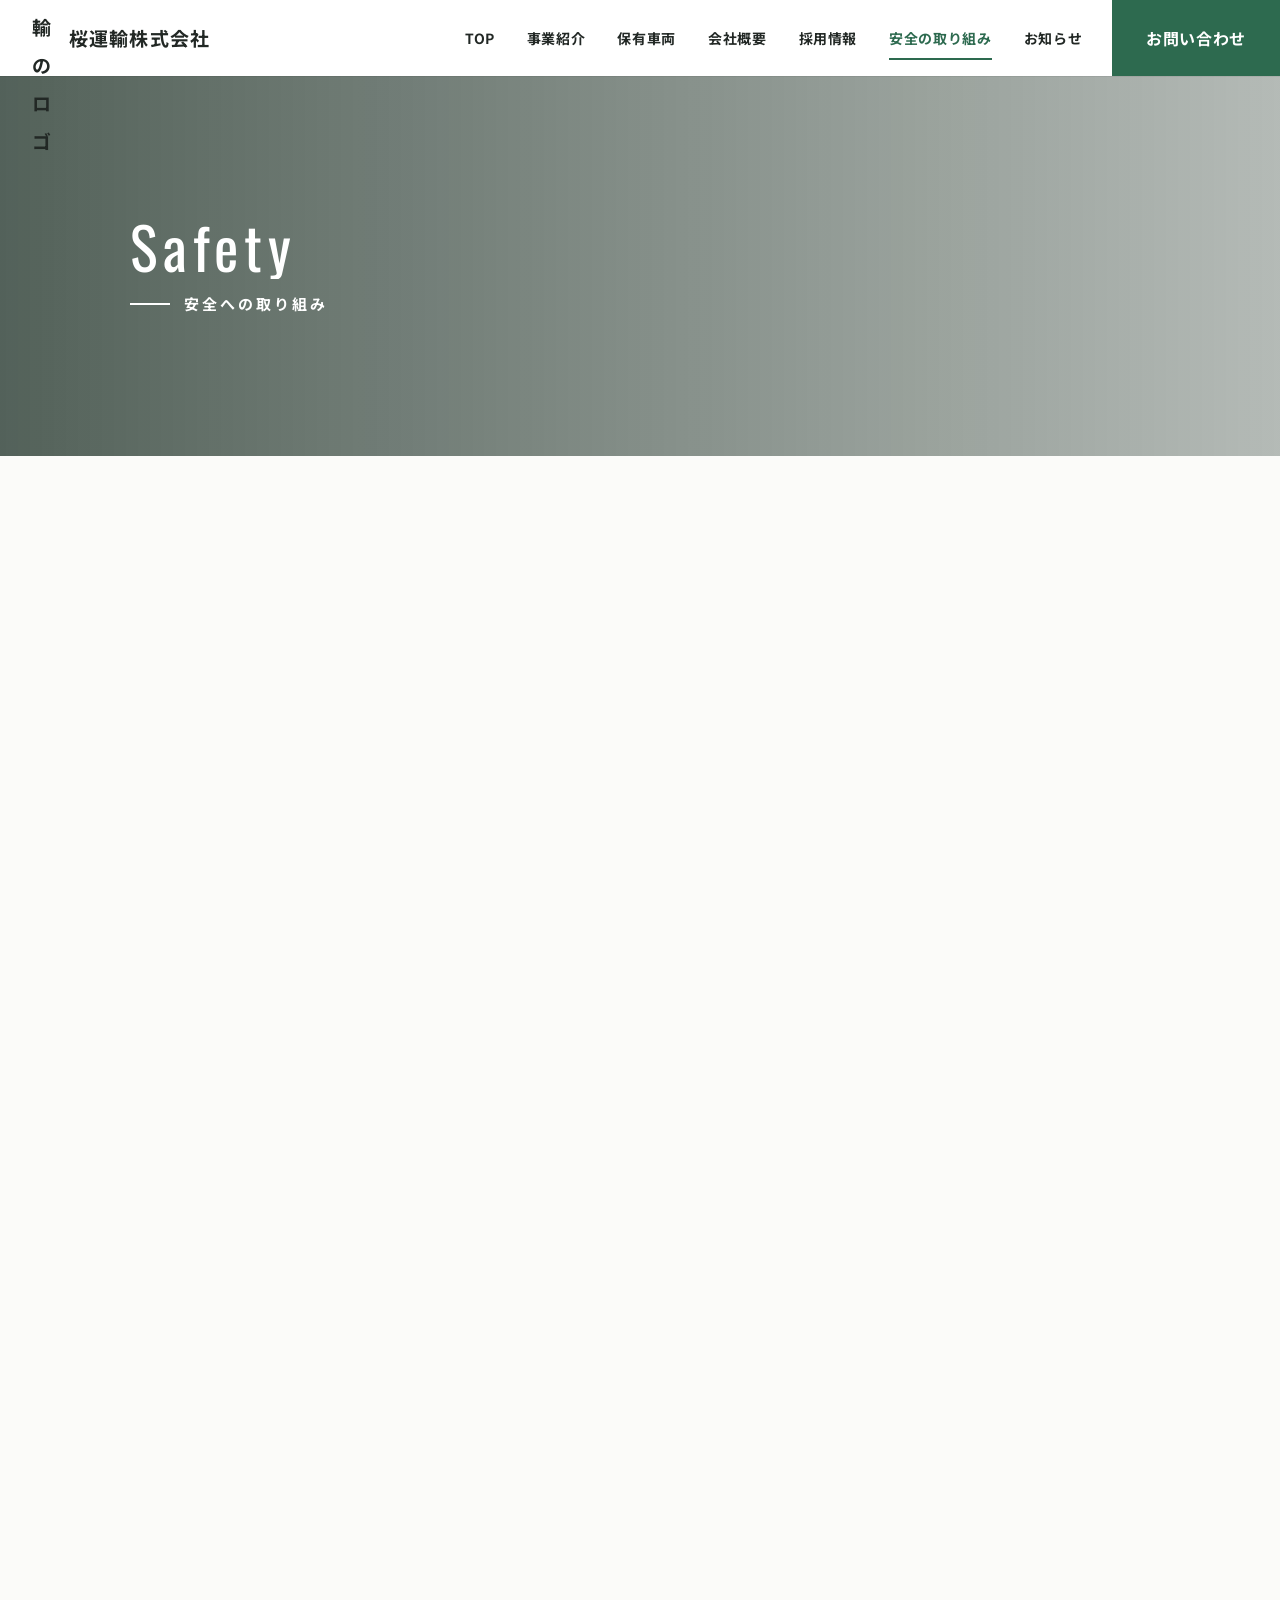
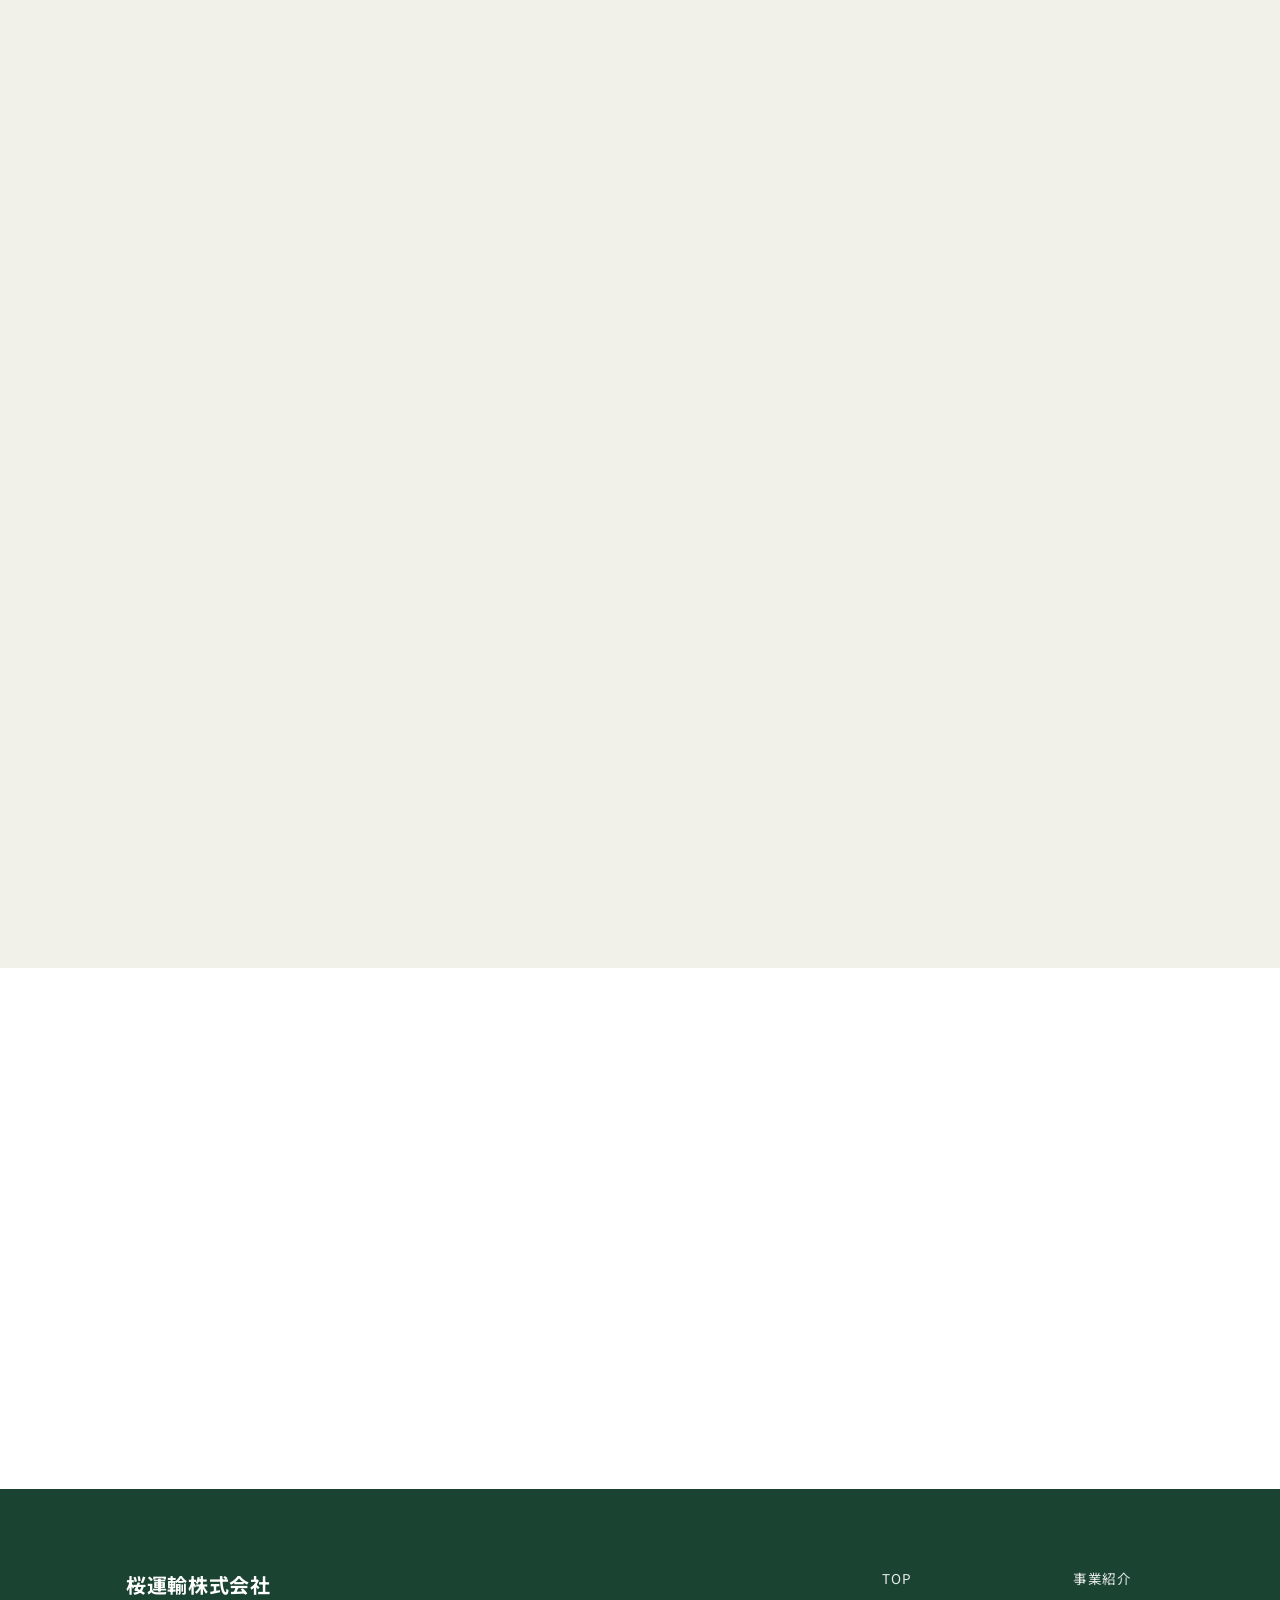
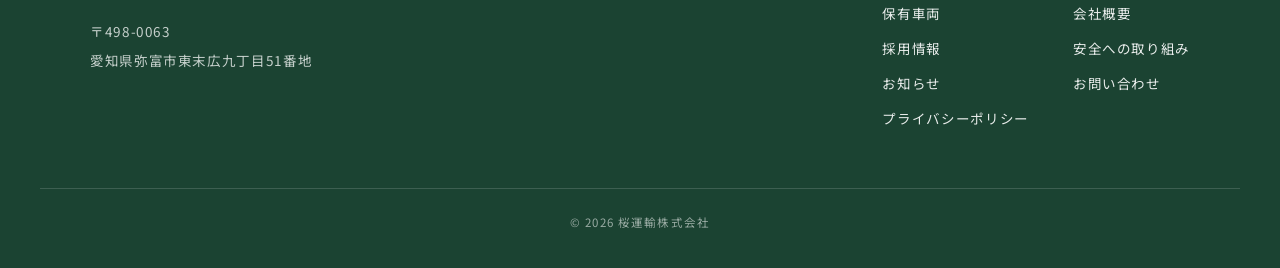
==== safety.html @ 1c15235a "feat: scaffold the health declaration section on the safety page The client asked to put their 健康宣言 " ====
<!DOCTYPE html>
<html lang="ja">
<head>
<meta charset="UTF-8">
<meta name="viewport" content="width=device-width, initial-scale=1.0">
<meta name="description" content="桜運輸株式会社の安全への取り組み。安全方針・安全目標と、安全教育やヒヤリハット活動などの事例をご紹介します。">
<link rel="icon" type="image/png" href="assets/img/logo_sakura.png">
<title>安全への取り組み｜桜運輸株式会社（愛知県弥富市）</title>
<link rel="preconnect" href="https://fonts.googleapis.com">
<link rel="preconnect" href="https://fonts.gstatic.com" crossorigin>
<link href="https://fonts.googleapis.com/css2?family=Noto+Sans+JP:wght@400;500;700&family=Oswald:wght@400;500&display=swap" rel="stylesheet">
<link rel="canonical" href="https://www.sakuraunyu.com/safety.html">
<meta property="og:type" content="website">
<meta property="og:locale" content="ja_JP">
<meta property="og:site_name" content="桜運輸株式会社">
<meta property="og:title" content="安全への取り組み｜桜運輸株式会社">
<meta property="og:description" content="桜運輸株式会社の安全への取り組み。安全方針・安全目標と、安全教育やヒヤリハット活動などの事例をご紹介します。">
<meta property="og:url" content="https://www.sakuraunyu.com/safety.html">
<meta property="og:image" content="https://www.sakuraunyu.com/assets/img/slide1.jpg">
<meta name="twitter:card" content="summary_large_image">
<script type="application/ld+json">
{
  "@context": "https://schema.org",
  "@type": "BreadcrumbList",
  "itemListElement": [
    {"@type": "ListItem", "position": 1, "name": "ホーム", "item": "https://www.sakuraunyu.com/"},
    {"@type": "ListItem", "position": 2, "name": "安全への取り組み", "item": "https://www.sakuraunyu.com/safety.html"}
  ]
}
</script>
<script type="application/ld+json">
{
  "@context": "https://schema.org",
  "@type": "WebPage",
  "name": "安全への取り組み｜桜運輸株式会社",
  "url": "https://www.sakuraunyu.com/safety.html",
  "inLanguage": "ja",
  "description": "「安全はすべてに優先する」を基本理念とした安全方針・安全目標と、安全教育・ヒヤリハット活動・エコドライブ表彰などの取り組み事例。",
  "isPartOf": {"@type": "WebSite", "name": "桜運輸株式会社", "url": "https://www.sakuraunyu.com/"}
}
</script>
<link rel="stylesheet" href="assets/site.css?v=2">
<style>
/* ===== 安全方針ボード（方針＋6項目＋安全目標を1枚に集約） ===== */
.policyboard{background:#fff;border:2px solid var(--green);border-radius:18px;padding:42px 46px 36px;box-shadow:0 16px 40px rgba(34,40,37,.08)}
.policyboard .creed{text-align:center;font-size:15px;color:#3c443f;line-height:1.9}
.policyboard .creed b{color:var(--green-deep);background:linear-gradient(transparent 72%,rgba(45,106,79,.16) 72%)}
.policyboard h3{text-align:center;font-size:21px;font-weight:700;color:var(--green-deep);letter-spacing:.12em;margin:20px 0 8px;position:relative;padding-bottom:14px}
.policyboard h3::after{content:"";position:absolute;left:50%;transform:translateX(-50%);bottom:0;width:44px;height:2px;background:var(--green)}
.policyboard .sub{text-align:center;font-size:13.5px;color:var(--gray);margin-bottom:24px}
.pol6{display:grid;grid-template-columns:1fr 1fr;gap:12px 24px}
.pol6 li{display:flex;gap:14px;align-items:flex-start;background:rgba(45,106,79,.05);border-radius:10px;padding:13px 18px}
.pol6 .n{flex:0 0 30px;height:30px;border-radius:50%;background:var(--green);color:#fff;display:grid;place-items:center;font-family:var(--en);font-size:14px;margin-top:3px}
.pol6 h4{font-size:14.5px;font-weight:700;color:var(--green-deep);line-height:1.6}
.pol6 p{font-size:12.5px;color:#4a524d;line-height:1.75}
@media(max-width:820px){.pol6{grid-template-columns:1fr}.policyboard{padding:30px 22px}}
.goalbar{margin-top:24px;background:var(--green-deep);border-radius:12px;color:#fff;padding:22px 26px}
.goalbar h4{font-size:16px;font-weight:700;letter-spacing:.16em;text-align:center;margin-bottom:14px}
.goalbar ul{display:grid;grid-template-columns:repeat(3,1fr);gap:8px 16px}
.goalbar li{font-size:12.5px;font-weight:500;background:rgba(255,255,255,.08);border:1px solid rgba(255,255,255,.18);border-radius:8px;padding:8px 14px;line-height:1.7}
@media(max-width:820px){.goalbar ul{grid-template-columns:1fr 1fr}}
@media(max-width:560px){.goalbar ul{grid-template-columns:1fr}}
/* ===== HEALTH_CSS:START 健康宣言（宣言書をそのまま貼ったような1枚） ===== */
.hd{display:grid;grid-template-columns:1fr 340px;gap:40px;align-items:start}
.hd:not(:has(.hd-fig)){grid-template-columns:1fr}
.hd:not(:has(.hd-fig)) .hd-main{max-width:860px;margin:0 auto}
.hd-main{background:#fff;border:2px solid var(--green);border-radius:18px;padding:40px 44px 32px;box-shadow:0 16px 40px rgba(34,40,37,.08)}
.hd-body p{font-size:15px;color:#3c443f;line-height:2.05;text-align:justify}
.hd-body p + p{margin-top:16px}
.hd-list{margin-top:26px;border-top:1px dashed rgba(45,106,79,.3);padding-top:22px;display:grid;gap:10px}
.hd-list li{position:relative;padding-left:26px;font-size:13.5px;color:#4a524d;line-height:1.85}
.hd-list li::before{content:"";position:absolute;left:8px;top:.72em;width:7px;height:7px;border-radius:50%;background:var(--green)}
.hd-sign{margin-top:30px;text-align:right;line-height:1.9}
.hd-sign .hd-date{font-size:13px;color:var(--gray);letter-spacing:.06em}
.hd-sign .hd-name{font-size:14px;color:var(--green-deep);font-weight:700;margin-top:4px}
.hd-sign .hd-name b{display:inline-block;margin-left:14px;font-size:16px;letter-spacing:.08em}
.hd-fig{position:sticky;top:110px}
.hd-fig img{width:100%;height:auto;border-radius:10px;border:1px solid rgba(34,40,37,.12);box-shadow:0 14px 34px rgba(34,40,37,.12);background:#fff}
.hd-fig figcaption{margin-top:10px;text-align:center;font-size:12px;color:var(--gray);letter-spacing:.08em}
@media(max-width:980px){.hd{grid-template-columns:1fr}.hd-fig{position:static;max-width:420px;margin:0 auto}}
@media(max-width:820px){.hd-main{padding:28px 22px 24px}.hd-body p{font-size:14.5px;line-height:1.95;text-align:left}.hd-sign .hd-name b{display:block;margin-left:0;margin-top:2px}}
/* ===== HEALTH_CSS:END ===== */
/* ===== 取り組み事例：写真とテキストの交互レイアウト ===== */
.act{display:grid;grid-template-columns:1fr 1fr;gap:46px;align-items:center;margin-bottom:66px}
.act:last-child{margin-bottom:0}
.act .aimg{border-radius:14px;overflow:hidden;box-shadow:0 14px 34px rgba(34,40,37,.12)}
.act .aimg img{width:100%;aspect-ratio:16/10;object-fit:cover;transition:transform .9s cubic-bezier(.22,1,.36,1)}
.act:hover .aimg img{transform:scale(1.05)}
.act.alt .aimg{order:2}
.act .tag{display:inline-block;font-family:var(--en);font-size:12px;letter-spacing:.3em;color:var(--green);margin-bottom:6px}
.act h3{font-size:21px;font-weight:700;color:var(--green-deep);margin-bottom:12px;position:relative;padding-left:18px}
.act h3::before{content:"";position:absolute;left:0;top:8px;bottom:8px;width:4px;border-radius:2px;background:var(--green)}
.act p{font-size:14.5px;color:#3c443f}
@media(max-width:820px){.act{grid-template-columns:1fr;gap:20px}.act.alt .aimg{order:0}}
</style>
</head>
<body>
<div class="veil"></div>
<div class="curtain" id="curtain"><span class="mark"><img src="assets/img/logo_sakura_white.png" alt="">桜運輸株式会社</span></div>

<header class="header" id="header">
  <a class="brand" href="index.html" data-transition><img src="assets/img/logo_sakura_green.png" alt="桜運輸のロゴ">桜運輸株式会社</a>
  <nav class="gnav">
    <a href="index.html" data-transition>TOP</a>
    <a href="our_business.html" data-transition>事業紹介</a>
    <a href="vehicle.html" data-transition>保有車両</a>
    <a href="company.html" data-transition>会社概要</a>
    <a href="recruit.html" data-transition>採用情報</a>
    <a href="safety.html" class="current" data-transition>安全の取り組み</a>
    <a href="news.html" data-transition>お知らせ</a>
    <a class="cta" href="contact.html" data-transition><span>お問い合わせ</span></a>
  </nav>
  <button class="menu-btn" id="menuBtn" aria-label="メニューを開く"><span class="bars"><span></span><span></span><span></span></span></button>
</header>

<div class="mnav" id="mnav">
  <nav>
    <a href="index.html" data-transition>TOP</a><a href="our_business.html" data-transition>事業紹介</a>
    <a href="vehicle.html" data-transition>保有車両</a><a href="company.html" data-transition>会社概要</a>
    <a href="recruit.html" data-transition>採用情報</a><a href="safety.html" data-transition>安全への取り組み</a>
    <a href="news.html" data-transition>お知らせ</a><a href="contact.html" data-transition>お問い合わせ</a>
  </nav>
</div>

<section class="pagehead">
  <div class="bg" style="background-image:url('assets/img/safety_trucks.jpg')"></div>
  <div class="in">
    <span class="en"><span>Safety</span></span>
    <h1 class="ja">安全への取り組み</h1>
  </div>
</section>

<section class="section">
  <div class="wrap">
    <div class="label rev"><span class="en">Management</span><span class="ja">輸送の安全に関する基本的方針</span></div>

    <div class="policyboard rev d1">
      <p class="creed">桜運輸株式会社は、<b>「安全はすべてに優先する」</b>を基本理念とし、全従業員が安心して働ける職場環境の実現を目指します。</p>

      <h3>我が社の安全方針</h3>
      <p class="sub">輸送業務および関連作業における労働災害・交通事故・健康災害を未然に防止するため、以下の活動を推進します。</p>

      <ul class="pol6">
        <li><span class="n">1</span><div><h4>法令・規則の遵守</h4><p>労働安全衛生法、道路交通法および関連法令を遵守し、安全意識の向上に努めます。</p></div></li>
        <li><span class="n">2</span><div><h4>交通事故・労働災害の防止</h4><p>危険予知活動（KY活動）を徹底し、ヒヤリハット情報を共有して事故ゼロを目指します。</p></div></li>
        <li><span class="n">3</span><div><h4>健康管理の推進</h4><p>従業員の健康維持を重要課題と位置づけ、過労運転、疾病運転の防止に努めます。</p></div></li>
        <li><span class="n">4</span><div><h4>安全教育の実施</h4><p>定期的な安全教育・指導を行い、安全意識と運転技術の向上を図ります。</p></div></li>
        <li><span class="n">5</span><div><h4>職場環境の改善</h4><p>整理・整頓・清掃を徹底し、安全で快適な職場づくりを推進します。</p></div></li>
        <li><span class="n">6</span><div><h4>全員参加の安全活動</h4><p>管理者・従業員が一体となり、継続的な安全衛生活動を実施します。</p></div></li>
      </ul>

      <div class="goalbar">
        <h4>安全目標</h4>
        <ul>
          <li>❶ 重大事故 0件</li>
          <li>❷ 労働災害</li>
          <li>❸ 物損事故 5件以下</li>
          <li>❹ 交通違反件数の削減</li>
          <li>❺ ヒヤリハット報告 月１件以上</li>
          <li>❻ 健康診断、二次検査受診率１００％</li>
        </ul>
      </div>
    </div>
  </div>
</section>

<!-- ===== HEALTH_HTML:START 健康宣言 =====
     ⚠ 中身はすべて仮置き。先方(桜運輸さま)から受け取った宣言書に差し替えるまで main へ入れないこと。
     差し替えるのは次の4か所だけで、構造とCSSは触らなくてよい：
       (1) .hd-body    … 宣言の本文（段落は <p> を並べる）
       (2) .hd-list    … 取り組み項目（不要なら <ul> ごと削除）
       (3) .hd-sign    … 宣言年月日・会社名・宣言者
       (4) .hd-fig     … 宣言書の画像（載せないなら <figure> ごと削除。1カラムに戻る）
     起票: MIRAI-0355
     ===== -->
<section class="section" id="health">
  <div class="wrap">
    <div class="label rev"><span class="en">Health</span><span class="ja">健康宣言</span></div>

    <div class="hd rev d1">
      <div class="hd-main">
        <div class="hd-body">
          <!-- TODO(MIRAI-0355): ここを先方の宣言文に差し替える -->
          <p>（仮）当社は、従業員とその家族の健康が事業の基盤であるとの考えのもと、健康経営に取り組むことをここに宣言します。</p>
          <p>（仮）安全な輸送を担う一人ひとりが心身ともに健康であり続けられるよう、働きやすい職場環境づくりを会社全体で推進します。</p>
        </div>

        <!-- TODO(MIRAI-0355): 取り組み項目。先方の宣言書に項目が無ければ <ul> ごと削除する -->
        <ul class="hd-list">
          <li>（仮）定期健康診断の受診率100%と、二次検査の確実な受診</li>
          <li>（仮）長時間労働の抑制と、十分な休養が取れる勤務体制の整備</li>
          <li>（仮）生活習慣の改善に向けた情報提供と、受動喫煙の防止</li>
          <li>（仮）心の健康づくりに関する相談窓口の周知</li>
        </ul>

        <div class="hd-sign">
          <!-- TODO(MIRAI-0355): 宣言年月日・宣言者を差し替える -->
          <p class="hd-date">（仮）2026年○月○日</p>
          <p class="hd-name">桜運輸株式会社<b>代表取締役　細江 良枝</b></p>
        </div>
      </div>

      <!-- TODO(MIRAI-0355): 宣言書の画像。載せないなら <figure> ごと削除する（本文が1カラムに戻る） -->
      <figure class="hd-fig">
        <img src="assets/img/health_sengen.jpg" width="900" height="1273" loading="lazy" decoding="async" alt="桜運輸株式会社の健康宣言書">
        <figcaption>（仮）健康宣言書</figcaption>
      </figure>
    </div>
  </div>
</section>
<!-- ===== HEALTH_HTML:END ===== -->

<section class="section" style="background:#f1f0e9">
  <div class="wrap">
    <div class="label rev"><span class="en">Activities</span><span class="ja">取り組み事例</span></div>
    <div class="act rev">
      <div class="aimg"><img src="assets/img/safety_koshukai.jpg" alt="事故防止講習会の様子" loading="lazy"></div>
      <div>
        <span class="tag">EDUCATION</span>
        <h3>安全教育</h3>
        <p>全社員が集まって年２回安全会議を実施しています。全員真面目に話を聞いています。またドライブレコーダーを使用しての個別安全教育も行っており、ヒヤリハット画像・運行記録計を見ながら指導を行っております。</p>
      </div>
    </div>
    <div class="act alt rev">
      <div class="aimg"><img src="assets/img/safety_meeting.jpg" alt="グループミーティングの様子" loading="lazy"></div>
      <div>
        <span class="tag">MEETING</span>
        <h3>ヒヤリハット</h3>
        <p>各グループの班長を中心に、毎月１回のグループミーティングを実施。ヒヤリハット提案についての展開や、毎月の安全目標について「どうだったか」などいろんな事を話し合い、ベテラン・若手のコミュニケーションの場にもなっております。</p>
      </div>
    </div>
    <div class="act rev">
      <div class="aimg"><img src="assets/img/safety_award.jpg" alt="エコドライブ表彰の様子" loading="lazy"></div>
      <div>
        <span class="tag">AWARD</span>
        <h3>エコドライブ表彰</h3>
        <p>燃費はもちろんのこと、デジタコ点数も加味。総合して基準をクリアすると『達成賞』が贈呈されます。現在では約50%が達成賞を獲得しています。</p>
      </div>
    </div>
    <div class="act alt rev">
      <div class="aimg"><img src="assets/img/safety_back.jpg" alt="バック訓練の様子" loading="lazy"></div>
      <div>
        <span class="tag">TRAINING</span>
        <h3>バックの日</h3>
        <p>毎月８と９のつく日は８っ９（バック）の日、カラーコーンを立て、目標の距離を決めて、ゲーム感覚だけど本気モードで後方の障害物に対しての距離感覚を身に付けています。</p>
      </div>
    </div>
  </div>
</section>

<section class="section contactband">
  <div class="label rev"><span class="en">Contact</span><span class="ja">お問い合わせ</span></div>
  <p class="lead rev d1">サービスに関するご依頼や、ご相談などございましたら、こちらからお気軽にお問い合わせください。</p>
  <div class="btns rev d2">
    <a class="btn" href="contact.html" data-transition>
      <svg viewBox="0 0 24 24" fill="none" stroke="currentColor" stroke-width="2"><rect x="2" y="5" width="20" height="14" rx="2"/><path d="m2 7 10 6L22 7"/></svg>
      お問い合わせ
    </a>
    <a class="btn btn--line" href="tel:0567681166">
      <svg viewBox="0 0 24 24" fill="none" stroke="currentColor" stroke-width="2"><path d="M22 16.9v3a2 2 0 0 1-2.2 2 19.8 19.8 0 0 1-8.6-3.1 19.5 19.5 0 0 1-6-6A19.8 19.8 0 0 1 2.1 4.2 2 2 0 0 1 4.1 2h3a2 2 0 0 1 2 1.7c.1 1 .4 2 .7 2.9a2 2 0 0 1-.5 2.1L8 10a16 16 0 0 0 6 6l1.3-1.3a2 2 0 0 1 2.1-.5c.9.3 1.9.6 2.9.7a2 2 0 0 1 1.7 2Z"/></svg>
      0567-68-1166
    </a>
  </div>
</section>

<footer class="footer">
  <div class="wrap">
    <div>
      <div class="name"><img src="assets/img/logo_sakura_white.png" alt="">桜運輸株式会社</div>
      <address>〒498-0063<br>愛知県弥富市東末広九丁目51番地</address>
    </div>
    <nav>
      <a href="index.html" data-transition>TOP</a><a href="our_business.html" data-transition>事業紹介</a>
      <a href="vehicle.html" data-transition>保有車両</a><a href="company.html" data-transition>会社概要</a>
      <a href="recruit.html" data-transition>採用情報</a><a href="safety.html" data-transition>安全への取り組み</a>
      <a href="news.html" data-transition>お知らせ</a><a href="contact.html" data-transition>お問い合わせ</a>
      <a href="privacy.html" data-transition>プライバシーポリシー</a>
    </nav>
  </div>
  <div class="copy">© 2026 桜運輸株式会社</div>
</footer>

<script src="assets/site.js?v=2"></script>
</body>
</html>
---- assets/site.css ----
/* ============================================================
   桜運輸株式会社 共通スタイル（下層ページ用）
   ============================================================ */
:root{
  --green:#2d6a4f;
  --green-deep:#1b4332;
  --ink:#222825;
  --gray:#6b746e;
  --bg:#fbfbf9;
  --sans:"Noto Sans JP","Hiragino Kaku Gothic ProN",sans-serif;
  --en:"Oswald",sans-serif;
}
*{margin:0;padding:0;box-sizing:border-box}
html{scroll-behavior:smooth}
body{font-family:var(--sans);color:var(--ink);background:var(--bg);line-height:2;letter-spacing:.04em;overflow-x:hidden}
img{max-width:100%;display:block}
a{color:inherit;text-decoration:none}
ul{list-style:none}

/* ===== ページ到着時のベール（カーテン遷移の受け） ===== */
.veil{position:fixed;inset:0;z-index:1000;background:var(--green-deep);transform-origin:top;pointer-events:none;animation:veil-out .65s cubic-bezier(.77,0,.18,1) .1s forwards}
@keyframes veil-out{to{transform:scaleY(0)}}

/* ===== ページ遷移カーテン ===== */
.curtain{position:fixed;inset:0;z-index:990;pointer-events:none;display:grid;place-items:center}
.curtain::before{content:"";position:absolute;inset:0;background:var(--green-deep);transform:scaleY(0);transform-origin:bottom}
.curtain .mark{position:relative;color:#fff;font-size:24px;font-weight:700;letter-spacing:.3em;opacity:0}
.curtain.play{pointer-events:auto}
.curtain.play::before{animation:cur-in .55s cubic-bezier(.77,0,.18,1) forwards}
.curtain.play .mark{animation:mark-in .4s .3s forwards}
@keyframes cur-in{to{transform:scaleY(1)}}
@keyframes mark-in{from{opacity:0;transform:translateY(14px)}to{opacity:1;transform:none}}

/* ===== ヘッダー ===== */
.header{position:fixed;top:0;left:0;right:0;z-index:100;display:flex;align-items:center;justify-content:space-between;background:#fff;height:76px;padding-left:32px;box-shadow:0 1px 0 rgba(0,0,0,.06);transition:height .35s}
.header.shrink{height:62px}
.brand{font-size:19px;font-weight:700;letter-spacing:.06em}
.gnav{display:flex;align-items:center;height:100%}
.gnav a:not(.cta){font-size:14px;font-weight:700;padding:0 16px;position:relative;height:100%;display:flex;align-items:center;transition:color .3s}
.gnav a:not(.cta)::after{content:"";position:absolute;left:16px;right:16px;bottom:16px;height:2px;background:var(--green);transform:scaleX(0);transform-origin:right;transition:transform .35s cubic-bezier(.22,1,.36,1)}
.gnav a:not(.cta):hover{color:var(--green)}
.gnav a:not(.cta):hover::after,.gnav a.current::after{transform:scaleX(1);transform-origin:left}
.gnav a.current{color:var(--green)}
.gnav .cta{display:flex;align-items:center;height:100%;background:var(--green);color:#fff;font-weight:700;padding:0 34px;margin-left:14px;position:relative;overflow:hidden}
.gnav .cta span{position:relative;z-index:1}
.gnav .cta::before{content:"";position:absolute;inset:0;background:var(--green-deep);transform:scaleX(0);transform-origin:right;transition:transform .4s cubic-bezier(.22,1,.36,1)}
.gnav .cta:hover::before{transform:scaleX(1);transform-origin:left}
@media(max-width:1080px){.gnav a:not(.cta){display:none}}

/* ===== ハンバーガーメニュー（全画面ドロワー） ===== */
.menu-btn{width:76px;height:100%;flex:0 0 auto;background:var(--green-deep);border:none;cursor:pointer;position:relative;z-index:210;display:none;place-items:center}
.menu-btn .bars{width:26px;height:18px;position:relative}
.menu-btn .bars span{position:absolute;left:0;width:100%;height:2px;background:#fff;border-radius:2px;transition:transform .35s cubic-bezier(.22,1,.36,1),opacity .25s,top .35s}
.menu-btn .bars span:nth-child(1){top:0}
.menu-btn .bars span:nth-child(2){top:8px}
.menu-btn .bars span:nth-child(3){top:16px}
body.menu-open .menu-btn .bars span:nth-child(1){top:8px;transform:rotate(45deg)}
body.menu-open .menu-btn .bars span:nth-child(2){opacity:0}
body.menu-open .menu-btn .bars span:nth-child(3){top:8px;transform:rotate(-45deg)}
/* PCでは非表示。1080px以下（タブレット・スマホ）でのみ表示する。
   この上書きは .menu-btn の display:none より後に書くこと（メディアクエリは詳細度を上げないため） */
@media(max-width:1080px){.menu-btn{display:grid}}
.mnav{position:fixed;inset:0;z-index:205;background:var(--green-deep);display:grid;place-items:center;opacity:0;pointer-events:none;transition:opacity .45s}
body.menu-open .mnav{opacity:1;pointer-events:auto}
.mnav nav{display:grid;grid-template-columns:repeat(2,auto);gap:30px 72px;font-size:18px;font-weight:700;color:#fff;letter-spacing:.06em}
.mnav nav a{opacity:0;transform:translateY(16px);transition:opacity .5s cubic-bezier(.22,1,.36,1),transform .5s cubic-bezier(.22,1,.36,1),color .3s}
body.menu-open .mnav nav a{opacity:1;transform:none}
.mnav nav a:nth-child(2n){transition-delay:.08s}
.mnav nav a:hover{color:#9fd4b4}
@media(max-width:480px){.mnav nav{gap:24px 44px;font-size:16px}}

/* ===== 下層ページの見出し帯 ===== */
.pagehead{position:relative;margin-top:76px;height:min(46vh,380px);min-height:240px;display:flex;align-items:center;overflow:hidden}
.pagehead .bg{position:absolute;inset:0;background-image:var(--ph);background-size:cover;background-position:var(--ph-pos,center);transform:scale(1.1);animation:ph-zoom 6s cubic-bezier(.22,1,.36,1) .3s forwards}
@keyframes ph-zoom{to{transform:scale(1)}}
.pagehead::after{content:"";position:absolute;inset:0;background:linear-gradient(to right,rgba(18,38,28,.72),rgba(18,38,28,.3))}
.pagehead .in{position:relative;z-index:2;color:#fff;max-width:1100px;margin:0 auto;padding:0 40px;width:100%}
.pagehead .en{font-family:var(--en);font-size:clamp(38px,5vw,58px);letter-spacing:.1em;line-height:1.15;display:block;overflow:hidden}
.pagehead .en span{display:inline-block;transform:translateY(110%);animation:ph-rise .9s cubic-bezier(.22,1,.36,1) .55s forwards}
@keyframes ph-rise{to{transform:translateY(0)}}
.pagehead .ja{font-size:15px;font-weight:700;letter-spacing:.2em;display:inline-flex;align-items:center;gap:14px;margin-top:10px;opacity:0;animation:ph-fade .8s .95s forwards}
.pagehead .ja::before{content:"";width:40px;height:2px;background:#fff}
@keyframes ph-fade{to{opacity:1}}

/* ===== 共通セクション ===== */
.section{padding:100px 40px}
.wrap{max-width:1000px;margin:0 auto}
.label{text-align:center;margin-bottom:54px}
.label .en{font-family:var(--en);font-size:clamp(28px,3.2vw,40px);letter-spacing:.14em;color:var(--green);display:block;line-height:1.2}
.label .ja{font-size:14px;font-weight:700;letter-spacing:.2em;color:var(--gray);display:inline-block;margin-top:8px;position:relative;padding-top:14px}
.label .ja::before{content:"";position:absolute;top:0;left:50%;transform:translateX(-50%);width:36px;height:2px;background:var(--green)}
.label--left{text-align:left}
.label--left .ja::before{left:0;transform:none}
.rev{opacity:0;transform:translateY(38px);transition:opacity 1s cubic-bezier(.22,1,.36,1),transform 1s cubic-bezier(.22,1,.36,1)}
.rev.on{opacity:1;transform:none}
.rev.d1{transition-delay:.14s}.rev.d2{transition-delay:.28s}.rev.d3{transition-delay:.42s}
.more,.btn{display:inline-flex;align-items:center;gap:12px;font-size:14px;font-weight:700;letter-spacing:.1em;color:#fff;background:var(--green);padding:16px 40px;border-radius:999px;transition:box-shadow .3s,transform .3s,background .3s,color .3s;border:none;cursor:pointer}
.more:hover,.btn:hover{transform:translateY(-3px);box-shadow:0 12px 26px rgba(45,106,79,.35)}
.btn--line{background:transparent;border:1.5px solid var(--green);color:var(--green)}
.btn--line:hover{background:rgba(45,106,79,.07);box-shadow:none}
.more svg,.btn svg{width:16px;height:16px}

/* ===== 番号付きブロック（事業紹介・強み・働く魅力） ===== */
.numblock{display:grid;grid-template-columns:110px 1fr;gap:26px;padding:52px 0;border-bottom:1px solid #e3e2da;align-items:start}
.numblock:last-of-type{border-bottom:none}
.numblock .n{font-family:var(--en);font-size:64px;line-height:1;color:var(--green);position:relative;padding-top:6px}
.numblock .n::after{content:"";position:absolute;left:2px;bottom:-12px;width:44px;height:2px;background:var(--green)}
.numblock h3{font-size:clamp(19px,2vw,24px);font-weight:700;line-height:1.7;margin-bottom:14px}
.numblock .cat{display:inline-block;font-size:13px;font-weight:700;color:var(--green);background:rgba(45,106,79,.1);border-radius:999px;padding:2px 16px;margin-bottom:12px}
.numblock p{font-size:14.5px;color:#3c443f;margin-bottom:1.2em}
.numblock p:last-child{margin-bottom:0}
@media(max-width:700px){.numblock{grid-template-columns:1fr;gap:8px}}

/* ===== 表（会社概要・募集要項） ===== */
.dtable{width:100%;border-top:1px solid #e3e2da}
.dtable .row{display:grid;grid-template-columns:220px 1fr;border-bottom:1px solid #e3e2da}
.dtable .row dt{padding:22px 18px;font-weight:700;font-size:14px;background:rgba(45,106,79,.06);color:var(--green-deep)}
.dtable .row dd{padding:22px 24px;font-size:14.5px;color:#3c443f}
@media(max-width:700px){.dtable .row{grid-template-columns:1fr}.dtable .row dt{padding-bottom:6px}.dtable .row dd{padding-top:0}}

/* ===== カード ===== */
.cardgrid{display:grid;grid-template-columns:repeat(2,1fr);gap:28px}
.card{background:#fff;border-radius:14px;padding:40px 34px;box-shadow:0 10px 30px rgba(34,40,37,.06);transition:transform .45s cubic-bezier(.22,1,.36,1),box-shadow .45s}
.card:hover{transform:translateY(-8px);box-shadow:0 22px 44px rgba(34,40,37,.12)}
.card h3{font-size:18px;font-weight:700;line-height:1.7;margin-bottom:12px;color:var(--green-deep)}
.card p{font-size:14px;color:#3c443f}
@media(max-width:820px){.cardgrid{grid-template-columns:1fr}}

/* ===== お問い合わせ帯 ===== */
.contactband{background:#fff;text-align:center}
.contactband p.lead{max-width:600px;margin:0 auto 46px;font-size:15px;color:#3c443f}
.contactband .btns{display:flex;justify-content:center;gap:20px;flex-wrap:wrap}

/* ===== フッター ===== */
.footer{background:var(--green-deep);color:rgba(255,255,255,.9);padding:76px 40px 34px}
.footer .wrap{max-width:1100px;display:flex;justify-content:space-between;gap:44px;flex-wrap:wrap}
.footer .name{font-size:20px;font-weight:700;color:#fff;margin-bottom:12px}
.footer address{font-style:normal;font-size:13.5px;line-height:2.1;color:rgba(255,255,255,.75)}
.footer nav{display:grid;grid-template-columns:repeat(2,auto);gap:8px 44px;font-size:13.5px}
.footer nav a{transition:opacity .3s}
.footer nav a:hover{opacity:.7}
.footer .copy{margin-top:56px;padding-top:22px;border-top:1px solid rgba(255,255,255,.15);text-align:center;font-size:11.5px;letter-spacing:.1em;color:rgba(255,255,255,.55)}

/* スマホでヘッダーが折り返さないよう微調整 */
@media(max-width:520px){.brand{font-size:14.5px}.gnav .cta{padding:0 16px;font-size:12.5px}.header{padding-left:16px}.menu-btn{width:60px}}

/* ヘッダーロゴ＋ボタン密着レイアウト */
.header{justify-content:flex-start}
.gnav{margin-left:auto}
.brand{display:flex;align-items:center;gap:9px}
.brand img{width:28px;height:auto;flex:0 0 auto}

/* メニュー展開中はヘッダー（×ボタン含む）を前面に出す */
body.menu-open .header{z-index:220}
/* カーテン・フッターの白ロゴ */
.curtain .mark{display:flex;flex-direction:column;align-items:center;gap:16px}
.curtain .mark img{width:54px;height:auto}
.footer .name{display:flex;align-items:center;gap:10px}
.footer .name img{width:26px;height:auto}

/* ===== CERT_CSS:START 認証マーク =====
   このブロックは index.html の <style> と assets/site.css の両方に、
   1文字も違わない同じ内容で置くこと（index.html は site.css を読まないため）。
   確認: diff <(sed -n '/CERT_CSS:START/,/CERT_CSS:END/p' index.html) \
              <(sed -n '/CERT_CSS:START/,/CERT_CSS:END/p' assets/site.css)
   ※ .certs{padding-top:0} は .section{padding:...} と同じ詳細度なので、
     このブロックは必ず両ファイルの末尾に置く（後に書いた方が勝つ）。 */
.certs{background:#fff;padding-top:0}
.certs .label{margin-bottom:40px}
.certs .label .en{font-size:clamp(22px,2.4vw,30px)}
.certs__list{list-style:none;padding:0;margin:0 auto;max-width:760px;display:grid;grid-template-columns:repeat(4,minmax(0,1fr));gap:clamp(14px,2.2vw,26px)}
.cert{text-align:center}
.cert__box{display:grid;place-items:center;aspect-ratio:1/1;background:#fff;border:1px solid #e6e4db;border-radius:12px;padding:clamp(8px,1.4vw,14px)}
.cert__box img{width:100%;height:100%;object-fit:contain}
.cert__cap{display:block;margin-top:12px;font-size:12px;line-height:1.7;letter-spacing:.02em;color:var(--gray)}
/* 会社概要テーブルの行に収める縮小版 */
.certs__list--inrow{max-width:520px;margin:4px 0 2px;gap:14px}
.certs__list--inrow .cert__box{border-radius:10px;padding:8px}
.certs__list--inrow .cert__cap{margin-top:8px;font-size:11px;line-height:1.6}
/* 上書きは基本ルールより後ろに置く（メディアクエリは詳細度を上げない）。
   4列→2列の一段だけにする（4件を3+1で折り返すと必ず不格好になるため）。 */
@media(max-width:1000px){
  /* 会社概要は dt が 220px 幅を取るぶん列が狭いので、トップより早く 2 列へ落とす */
  .certs__list--inrow{grid-template-columns:repeat(2,minmax(0,1fr));max-width:340px;gap:16px}
}
@media(max-width:800px){
  .certs__list{grid-template-columns:repeat(2,minmax(0,1fr));gap:18px;max-width:400px}
  .cert__cap{font-size:11.5px}
}
/* ===== CERT_CSS:END ===== */
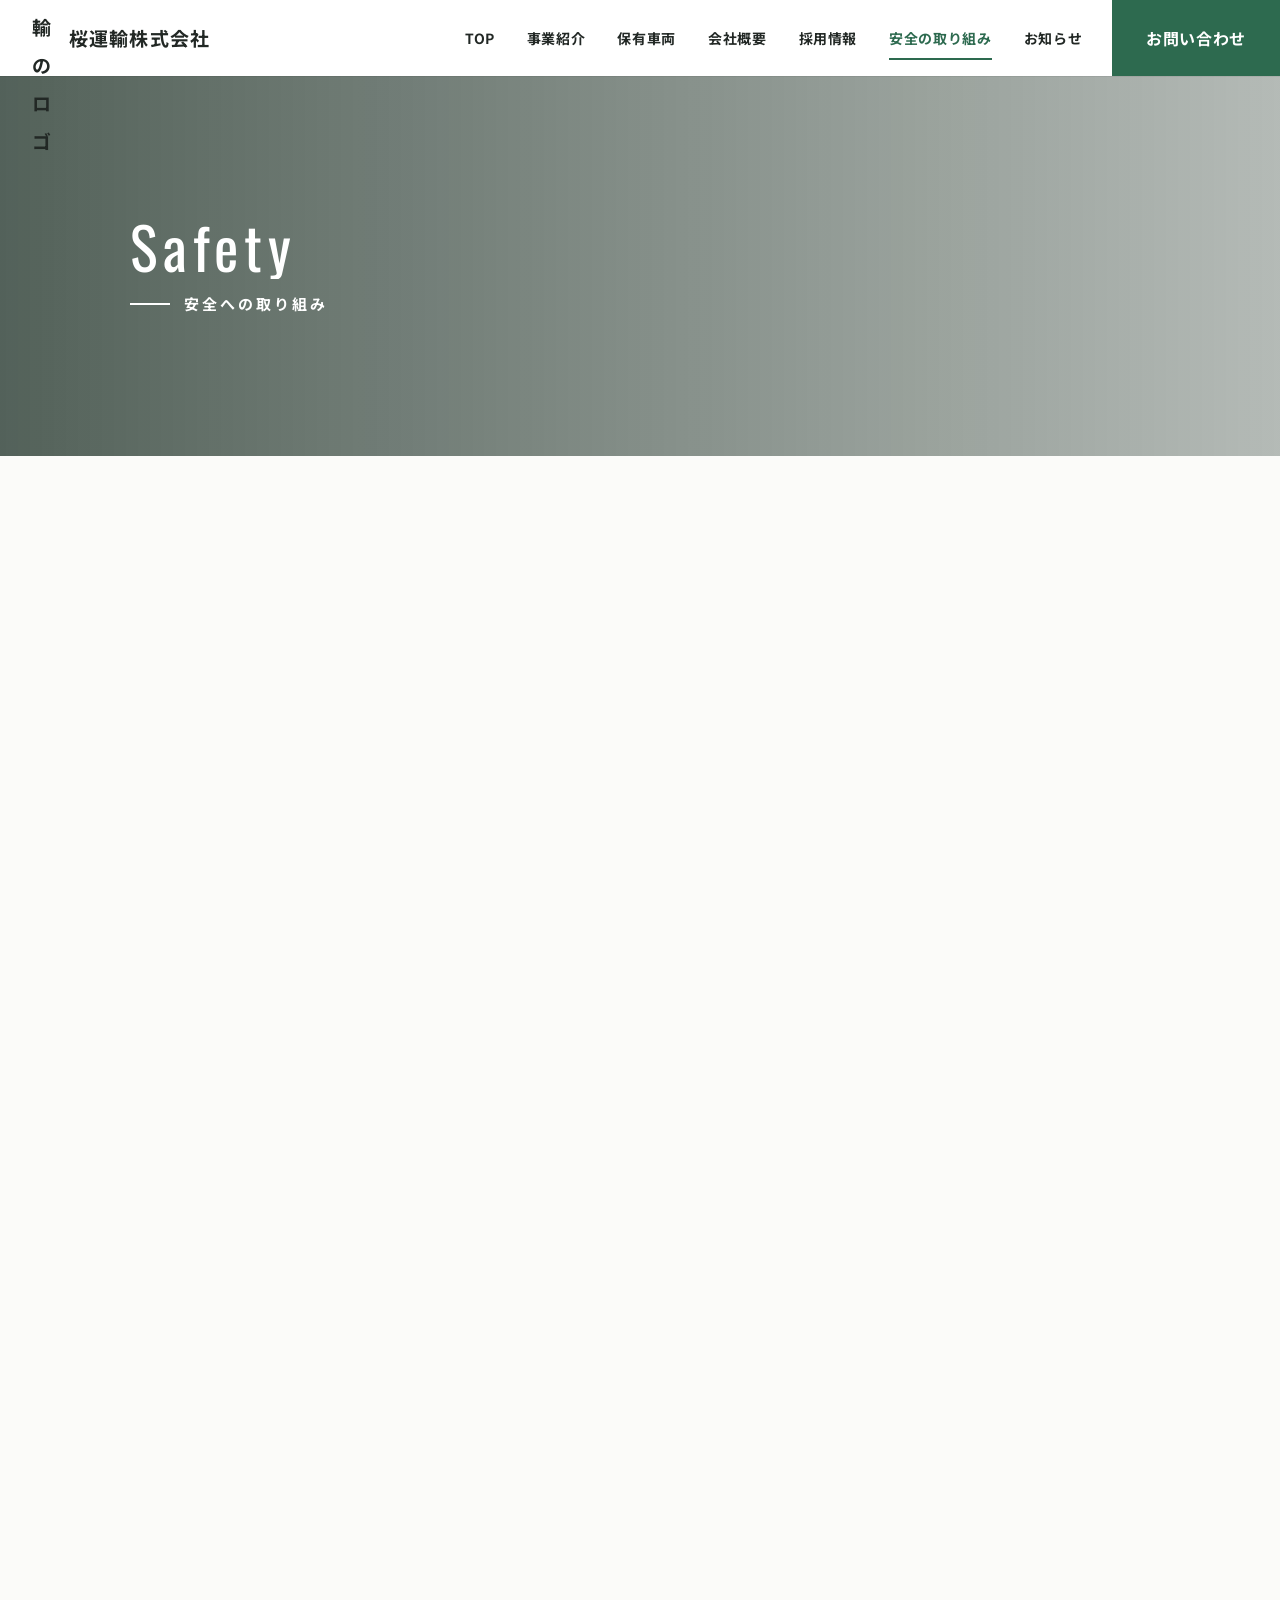
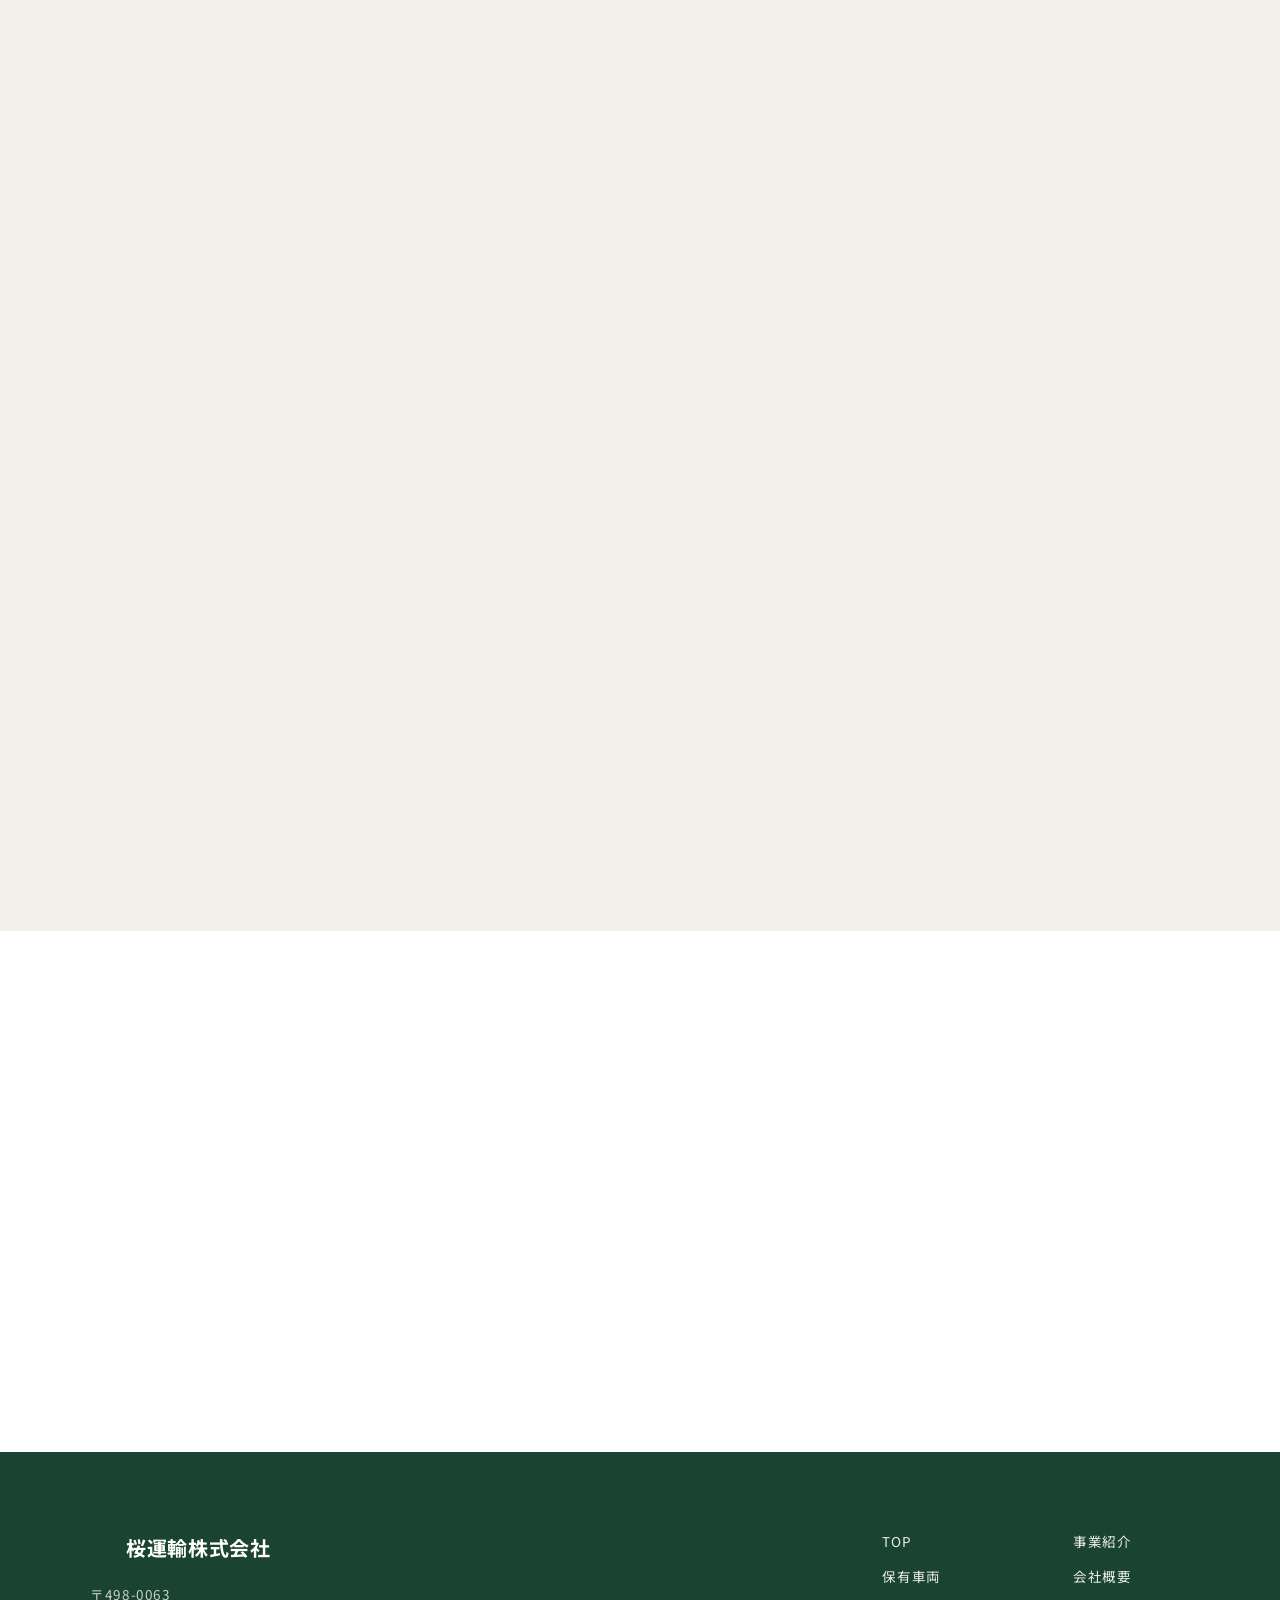
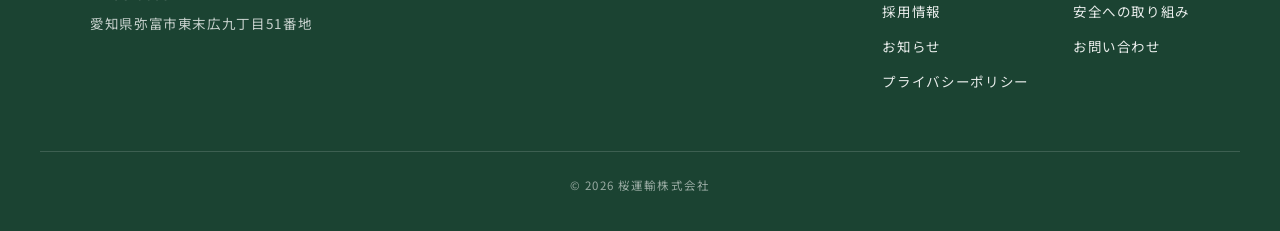
==== commit 5aba1387: "feat: add the health declaration to the safety page The client asked to put their 健康宣言 back on the s" ====
--- a/safety.html
+++ b/safety.html
@@ -3,7 +3,7 @@
 <head>
 <meta charset="UTF-8">
 <meta name="viewport" content="width=device-width, initial-scale=1.0">
-<meta name="description" content="桜運輸株式会社の安全への取り組み。安全方針・安全目標と、安全教育やヒヤリハット活動などの事例をご紹介します。">
+<meta name="description" content="桜運輸株式会社の安全への取り組み。安全方針・安全目標と健康宣言、安全教育やヒヤリハット活動などの事例をご紹介します。">
 <link rel="icon" type="image/png" href="assets/img/logo_sakura.png">
 <title>安全への取り組み｜桜運輸株式会社（愛知県弥富市）</title>
 <link rel="preconnect" href="https://fonts.googleapis.com">
@@ -14,7 +14,7 @@
 <meta property="og:locale" content="ja_JP">
 <meta property="og:site_name" content="桜運輸株式会社">
 <meta property="og:title" content="安全への取り組み｜桜運輸株式会社">
-<meta property="og:description" content="桜運輸株式会社の安全への取り組み。安全方針・安全目標と、安全教育やヒヤリハット活動などの事例をご紹介します。">
+<meta property="og:description" content="桜運輸株式会社の安全への取り組み。安全方針・安全目標と健康宣言、安全教育やヒヤリハット活動などの事例をご紹介します。">
 <meta property="og:url" content="https://www.sakuraunyu.com/safety.html">
 <meta property="og:image" content="https://www.sakuraunyu.com/assets/img/slide1.jpg">
 <meta name="twitter:card" content="summary_large_image">
@@ -35,7 +35,7 @@
   "name": "安全への取り組み｜桜運輸株式会社",
   "url": "https://www.sakuraunyu.com/safety.html",
   "inLanguage": "ja",
-  "description": "「安全はすべてに優先する」を基本理念とした安全方針・安全目標と、安全教育・ヒヤリハット活動・エコドライブ表彰などの取り組み事例。",
+  "description": "「安全はすべてに優先する」を基本理念とした安全方針・安全目標、健康宣言と、安全教育・ヒヤリハット活動・エコドライブ表彰などの取り組み事例。",
   "isPartOf": {"@type": "WebSite", "name": "桜運輸株式会社", "url": "https://www.sakuraunyu.com/"}
 }
 </script>
@@ -61,7 +61,7 @@
 @media(max-width:820px){.goalbar ul{grid-template-columns:1fr 1fr}}
 @media(max-width:560px){.goalbar ul{grid-template-columns:1fr}}
 /* ===== HEALTH_CSS:START 健康宣言（宣言書をそのまま貼ったような1枚） ===== */
-.hd{display:grid;grid-template-columns:1fr 340px;gap:40px;align-items:start}
+.hd{display:grid;grid-template-columns:1fr 300px;gap:44px;align-items:start}
 .hd:not(:has(.hd-fig)){grid-template-columns:1fr}
 .hd:not(:has(.hd-fig)) .hd-main{max-width:860px;margin:0 auto}
 .hd-main{background:#fff;border:2px solid var(--green);border-radius:18px;padding:40px 44px 32px;box-shadow:0 16px 40px rgba(34,40,37,.08)}
@@ -76,7 +76,7 @@
 .hd-sign .hd-name b{display:inline-block;margin-left:14px;font-size:16px;letter-spacing:.08em}
 .hd-fig{position:sticky;top:110px}
 .hd-fig img{width:100%;height:auto;border-radius:10px;border:1px solid rgba(34,40,37,.12);box-shadow:0 14px 34px rgba(34,40,37,.12);background:#fff}
-.hd-fig figcaption{margin-top:10px;text-align:center;font-size:12px;color:var(--gray);letter-spacing:.08em}
+.hd-fig figcaption{margin-top:12px;text-align:center;font-size:11.5px;color:var(--gray);letter-spacing:.06em;line-height:1.8}
 @media(max-width:980px){.hd{grid-template-columns:1fr}.hd-fig{position:static;max-width:420px;margin:0 auto}}
 @media(max-width:820px){.hd-main{padding:28px 22px 24px}.hd-body p{font-size:14.5px;line-height:1.95;text-align:left}.hd-sign .hd-name b{display:block;margin-left:0;margin-top:2px}}
 /* ===== HEALTH_CSS:END ===== */
@@ -165,12 +165,11 @@
 </section>
 
 <!-- ===== HEALTH_HTML:START 健康宣言 =====
-     ⚠ 中身はすべて仮置き。先方(桜運輸さま)から受け取った宣言書に差し替えるまで main へ入れないこと。
-     差し替えるのは次の4か所だけで、構造とCSSは触らなくてよい：
-       (1) .hd-body    … 宣言の本文（段落は <p> を並べる）
-       (2) .hd-list    … 取り組み項目（不要なら <ul> ごと削除）
-       (3) .hd-sign    … 宣言年月日・会社名・宣言者
-       (4) .hd-fig     … 宣言書の画像（載せないなら <figure> ごと削除。1カラムに戻る）
+     本文は先方が選んだ案(A案=宣言だけを短く)。宣言書そのものは存在せず、代わりに
+     けんぽれんあいちの「健康宣言チャレンジ事業所 認定証」を掲載している(2026-09-15 先方提供)。
+     ⚠ 認定は年度更新で、いまの認定期間は2027年3月31日まで。
+        期限が来たら (a) 新しい認定証の画像に差し替える (b) 本文の年度表記を直す の2点が要る。
+     ⚠ 認定証は「健康宣言」そのものではないので、見出しやキャプションで両者を混ぜないこと。
      起票: MIRAI-0355
      ===== -->
 <section class="section" id="health">
@@ -180,30 +179,18 @@
     <div class="hd rev d1">
       <div class="hd-main">
         <div class="hd-body">
-          <!-- TODO(MIRAI-0355): ここを先方の宣言文に差し替える -->
-          <p>（仮）当社は、従業員とその家族の健康が事業の基盤であるとの考えのもと、健康経営に取り組むことをここに宣言します。</p>
-          <p>（仮）安全な輸送を担う一人ひとりが心身ともに健康であり続けられるよう、働きやすい職場環境づくりを会社全体で推進します。</p>
+          <p>桜運輸株式会社は、社員とその家族の健康が、安全な輸送を支える基盤であると考えます。社員一人ひとりが心身ともに健康で働き続けられる職場をつくることを、ここに宣言します。</p>
+          <p>この考えのもと、当社は健康保険組合連合会愛知連合会より「2026年度 健康宣言チャレンジ事業所」として認定されています。</p>
         </div>
 
-        <!-- TODO(MIRAI-0355): 取り組み項目。先方の宣言書に項目が無ければ <ul> ごと削除する -->
-        <ul class="hd-list">
-          <li>（仮）定期健康診断の受診率100%と、二次検査の確実な受診</li>
-          <li>（仮）長時間労働の抑制と、十分な休養が取れる勤務体制の整備</li>
-          <li>（仮）生活習慣の改善に向けた情報提供と、受動喫煙の防止</li>
-          <li>（仮）心の健康づくりに関する相談窓口の周知</li>
-        </ul>
-
         <div class="hd-sign">
-          <!-- TODO(MIRAI-0355): 宣言年月日・宣言者を差し替える -->
-          <p class="hd-date">（仮）2026年○月○日</p>
           <p class="hd-name">桜運輸株式会社<b>代表取締役　細江 良枝</b></p>
         </div>
       </div>
 
-      <!-- TODO(MIRAI-0355): 宣言書の画像。載せないなら <figure> ごと削除する（本文が1カラムに戻る） -->
       <figure class="hd-fig">
-        <img src="assets/img/health_sengen.jpg" width="900" height="1273" loading="lazy" decoding="async" alt="桜運輸株式会社の健康宣言書">
-        <figcaption>（仮）健康宣言書</figcaption>
+        <img src="assets/img/health_sengen.jpg" width="900" height="1273" loading="lazy" decoding="async" alt="2026年度 健康宣言チャレンジ事業所 認定証（健康保険組合連合会愛知連合会より桜運輸株式会社へ交付）">
+        <figcaption>2026年度 健康宣言チャレンジ事業所 認定証<br>（健康保険組合連合会愛知連合会）</figcaption>
       </figure>
     </div>
   </div>
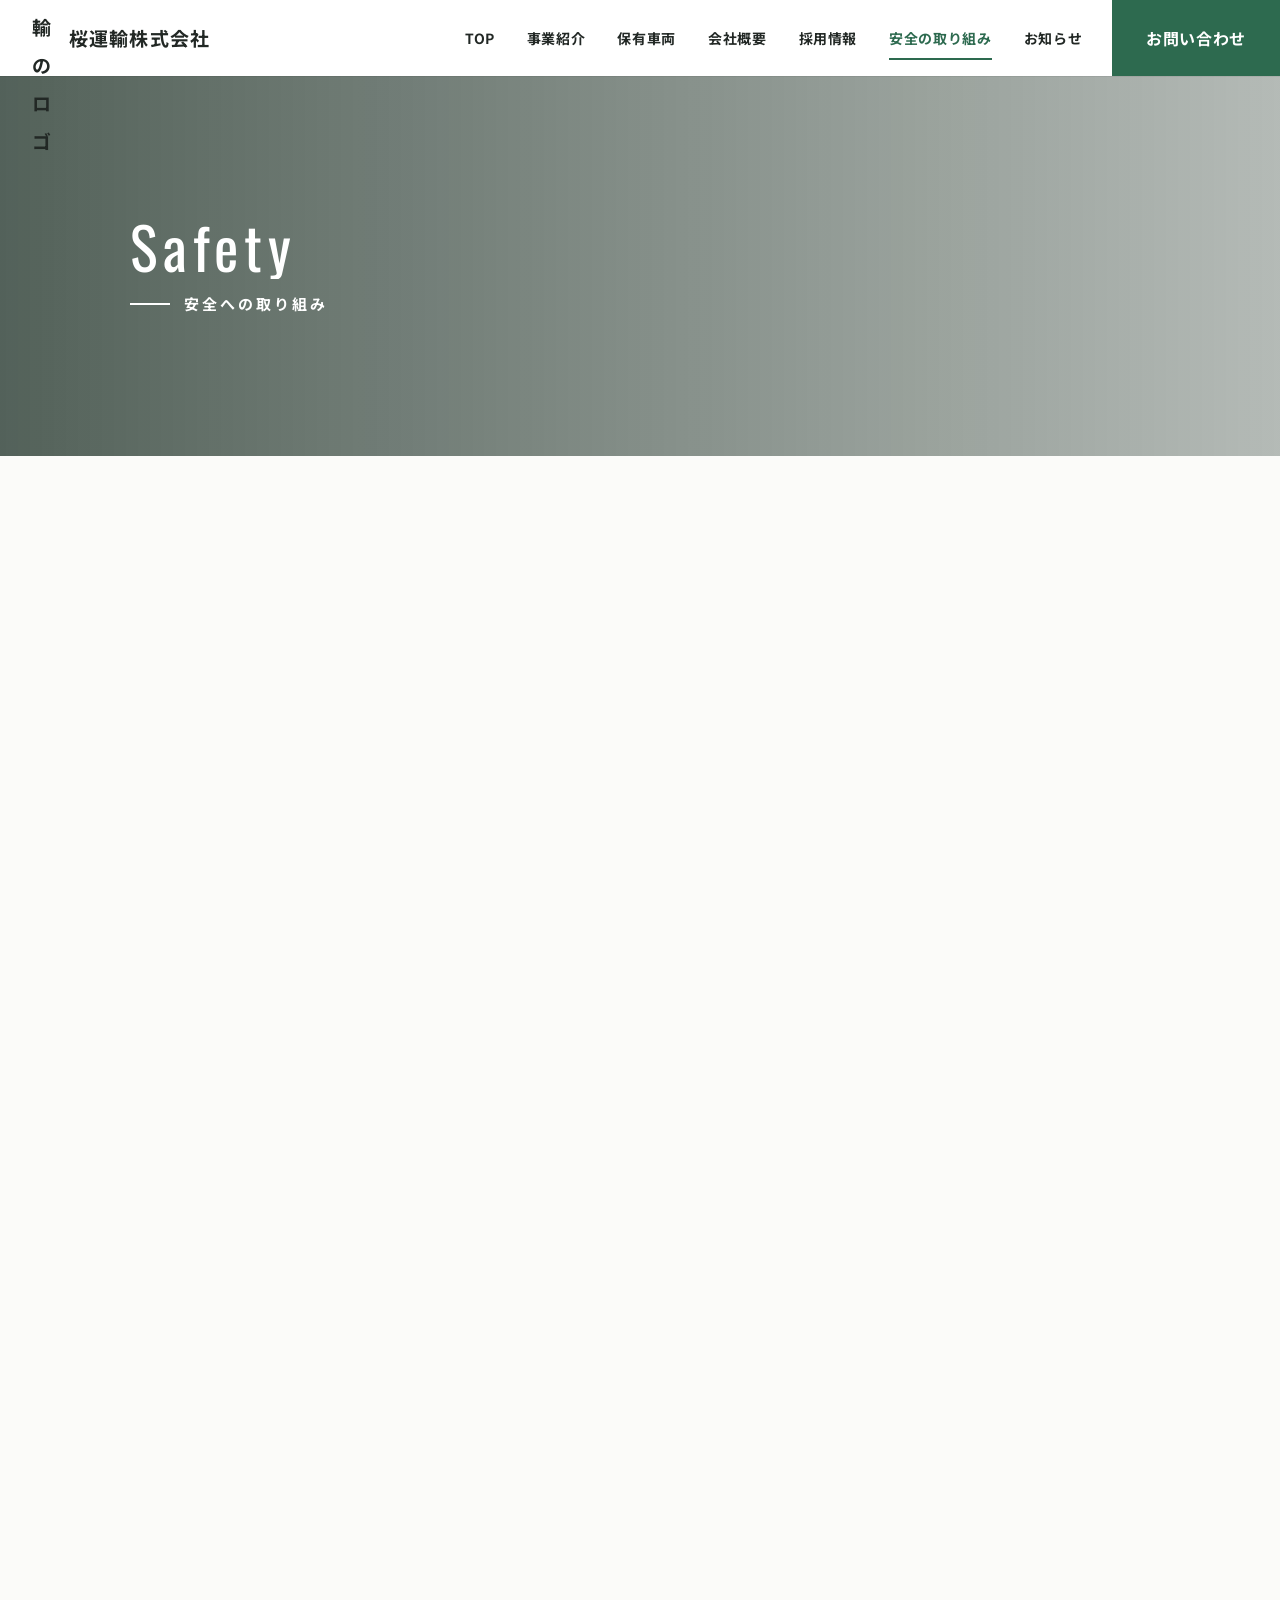
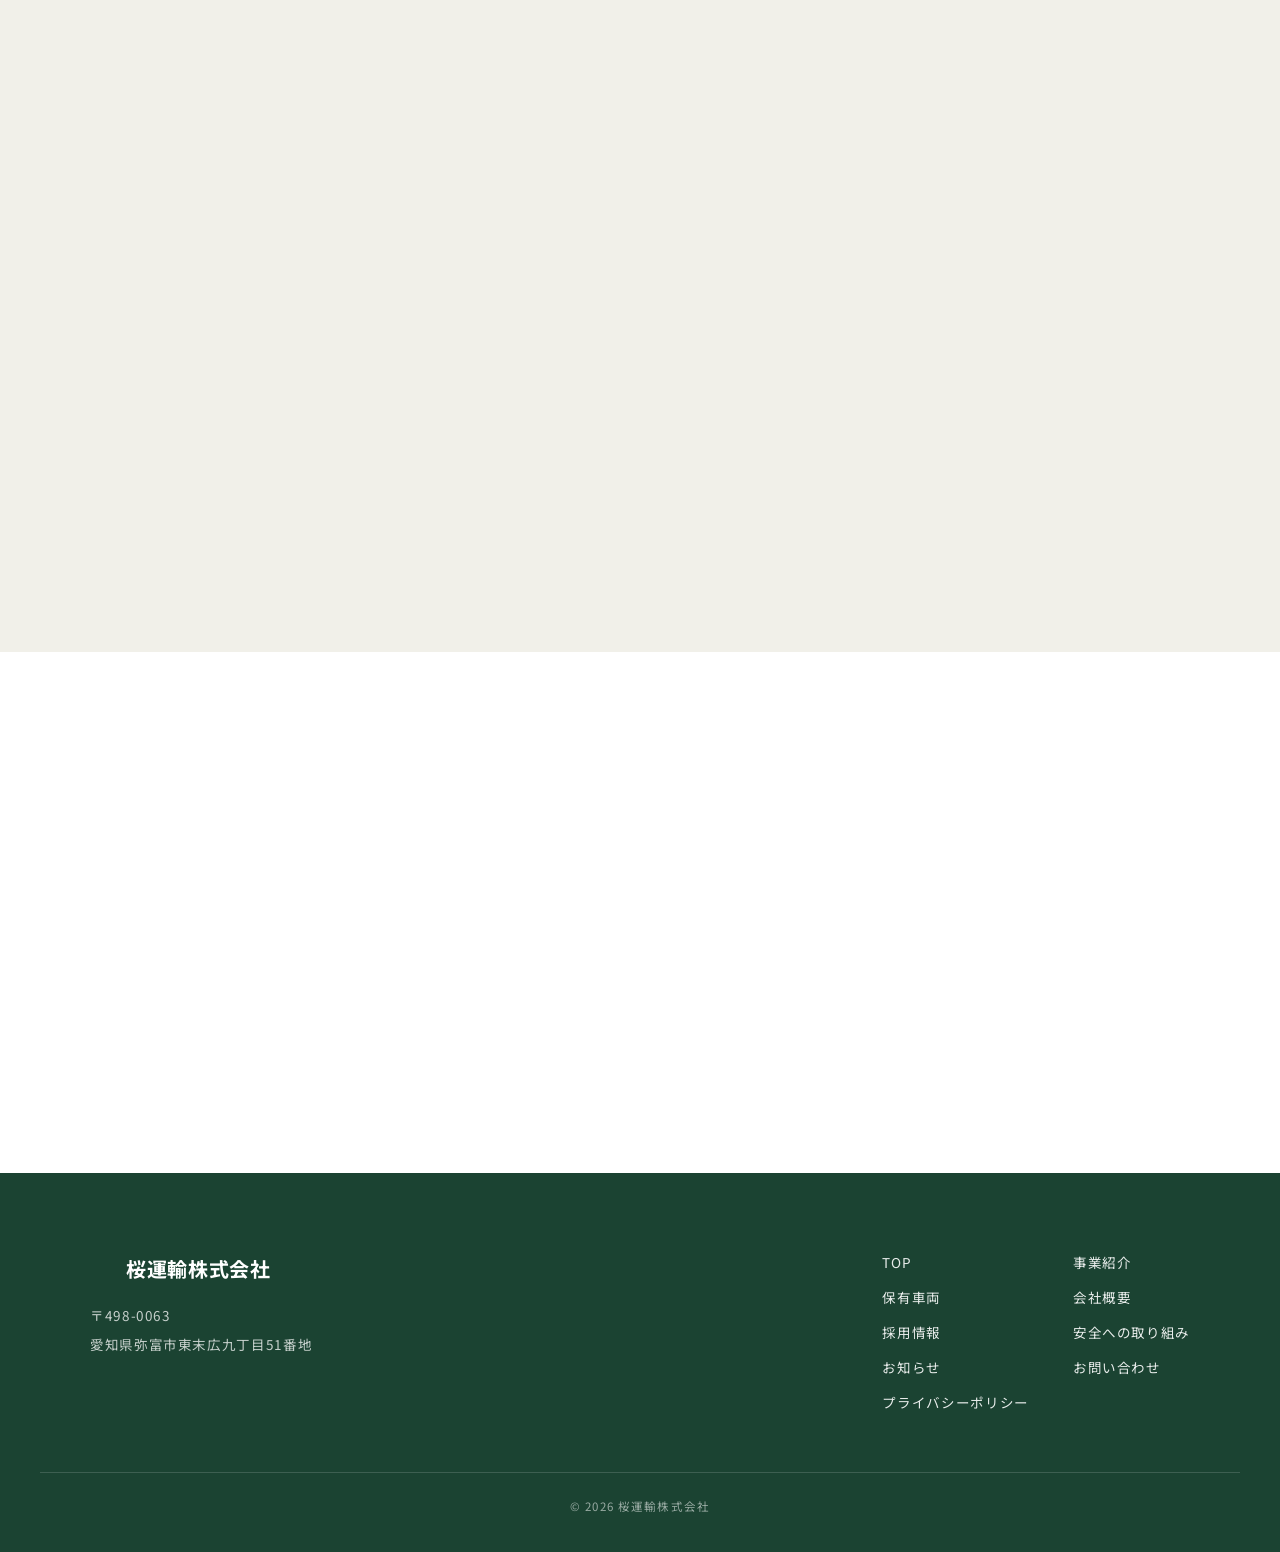
==== commit e3194872: "feat: show the health declaration as text only The client reviewed the published page and asked to d" ====
--- a/safety.html
+++ b/safety.html
@@ -165,11 +165,13 @@
 </section>
 
 <!-- ===== HEALTH_HTML:START 健康宣言 =====
-     本文は先方が選んだ案(A案=宣言だけを短く)。宣言書そのものは存在せず、代わりに
-     けんぽれんあいちの「健康宣言チャレンジ事業所 認定証」を掲載している(2026-09-15 先方提供)。
-     ⚠ 認定は年度更新で、いまの認定期間は2027年3月31日まで。
-        期限が来たら (a) 新しい認定証の画像に差し替える (b) 本文の年度表記を直す の2点が要る。
-     ⚠ 認定証は「健康宣言」そのものではないので、見出しやキャプションで両者を混ぜないこと。
+     本文は先方が選んだ案(A案=宣言だけを短く)そのもの。
+     ⚠ 2026-09-15に一度、認定証の画像と認定に触れる1文を併載したが、先方の依頼で両方とも外した
+        (「認定証の画像は除外し、A案の文章のみの表示へ」)。⛔ 断りなく戻さないこと。
+     ⚠ 宣言年月日は載せない。先方いわく健保への初回宣言は令和3年だが、
+        更新が様式へのチェック方式のため**正確な宣言年月日は先方にも不明**(2026-09-15の回答)。
+        日付が判明したら`.hd-sign`に`<p class="hd-date">`を足す(CSSは残してある)。
+     ⚠ `.hd-fig`が無いので`:has()`で1カラムになる。画像を戻すと自動で2カラムへ戻る。
      起票: MIRAI-0355
      ===== -->
 <section class="section" id="health">
@@ -180,18 +182,12 @@
       <div class="hd-main">
         <div class="hd-body">
           <p>桜運輸株式会社は、社員とその家族の健康が、安全な輸送を支える基盤であると考えます。社員一人ひとりが心身ともに健康で働き続けられる職場をつくることを、ここに宣言します。</p>
-          <p>この考えのもと、当社は健康保険組合連合会愛知連合会より「2026年度 健康宣言チャレンジ事業所」として認定されています。</p>
         </div>
 
         <div class="hd-sign">
           <p class="hd-name">桜運輸株式会社<b>代表取締役　細江 良枝</b></p>
         </div>
       </div>
-
-      <figure class="hd-fig">
-        <img src="assets/img/health_sengen.jpg" width="900" height="1273" loading="lazy" decoding="async" alt="2026年度 健康宣言チャレンジ事業所 認定証（健康保険組合連合会愛知連合会より桜運輸株式会社へ交付）">
-        <figcaption>2026年度 健康宣言チャレンジ事業所 認定証<br>（健康保険組合連合会愛知連合会）</figcaption>
-      </figure>
     </div>
   </div>
 </section>
